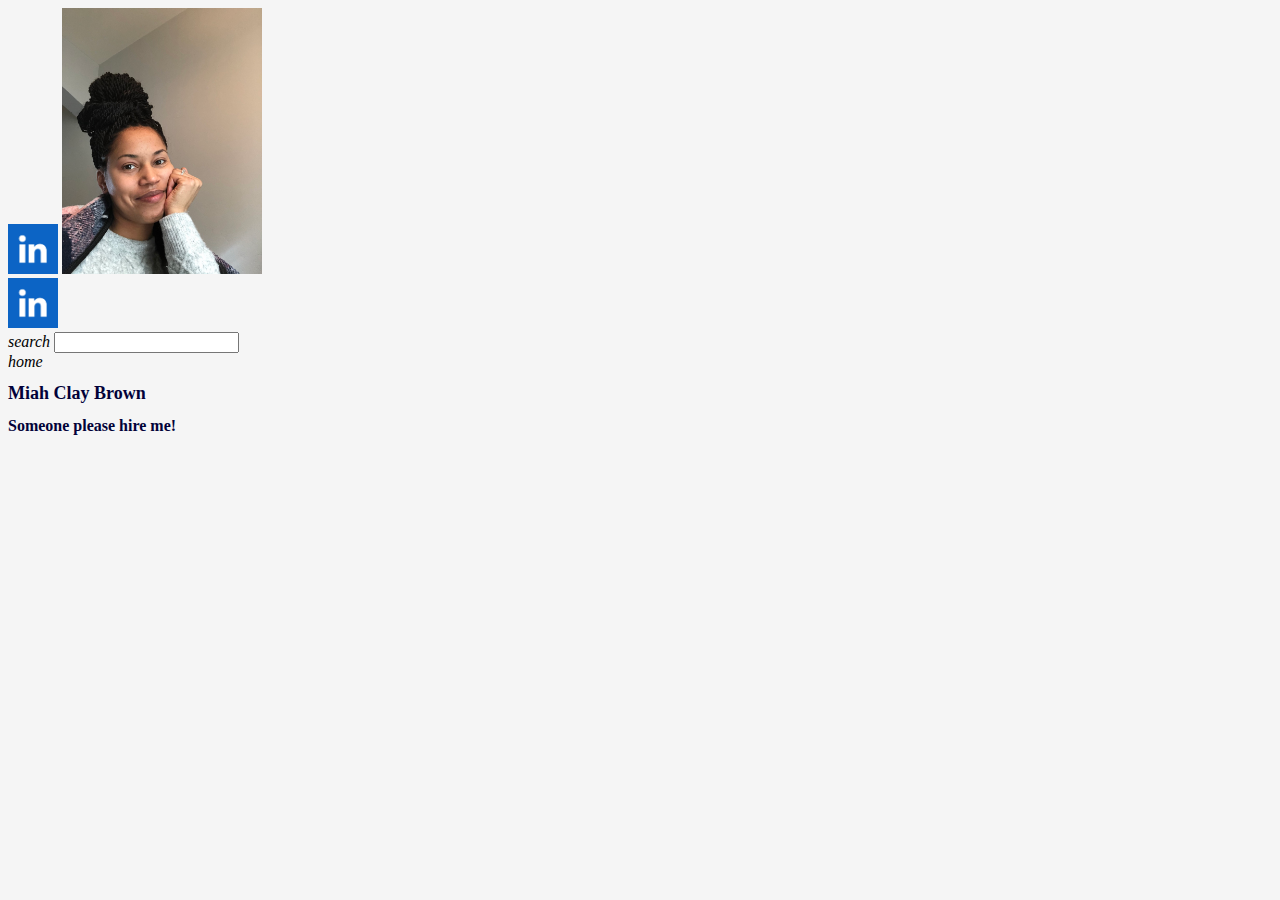
==== index.html @ fc1bfa51 "working" ====
<!-- setup your HTML document here -->
<!DOCTYPE html>
<html lang="en">
<head>
    <meta charset="UTF-8">
    <meta http-equiv="X-UA-Compatible" content="IE=edge">
    <meta name="viewport" content="width=device-width, initial-scale=1.0">
    <!-- Google font icons -->
    <link href="https://fonts.googleapis.com/icon?family=Material+Icons"
      rel="stylesheet">
    <link rel="stylesheet" href="main.css">
    <img src="linkedin logo.png" alt="LinkedIn.com" style="width: 50px; height: 50px">
    <img src="miah.jpeg" alt="Nice to meet you!" style="width: 200px; height: 266px">
    <title>LinkedIn- Miah Clay Brown</title>
    
</head> 
<body>
    <!-- Header starts -->
    <div class="header">
        <div class="header_left">
            <img src="linkedin logo.png" alt="LinkedIn.com" style="width: 50px; height: 50px">
            <div class="header_search">
                <i class="material-symbols-outlined"> search</i>
                <input type="text" />    
            </div>
        </div>
    </div>
    <div class="header_right">
        <div class="headerOption"></div>
        <i class="material-symbols-outlined">home</i>
            
    </div>
    <!-- Header ends -->
    <h1>Miah Clay Brown</h1>
    <h2>Someone please hire me!</h2>
</body>
</html>
---- main.css ----
/* write styles here */
body {
    background-color: whitesmoke;
}

h1 {
    color: rgb(2, 2, 57);
    font-size: large;
}

h2 {
    color: rgb(2, 2, 57);
    font-size: medium;
}
        <p class="text-block" >Someone please hire me!</p>
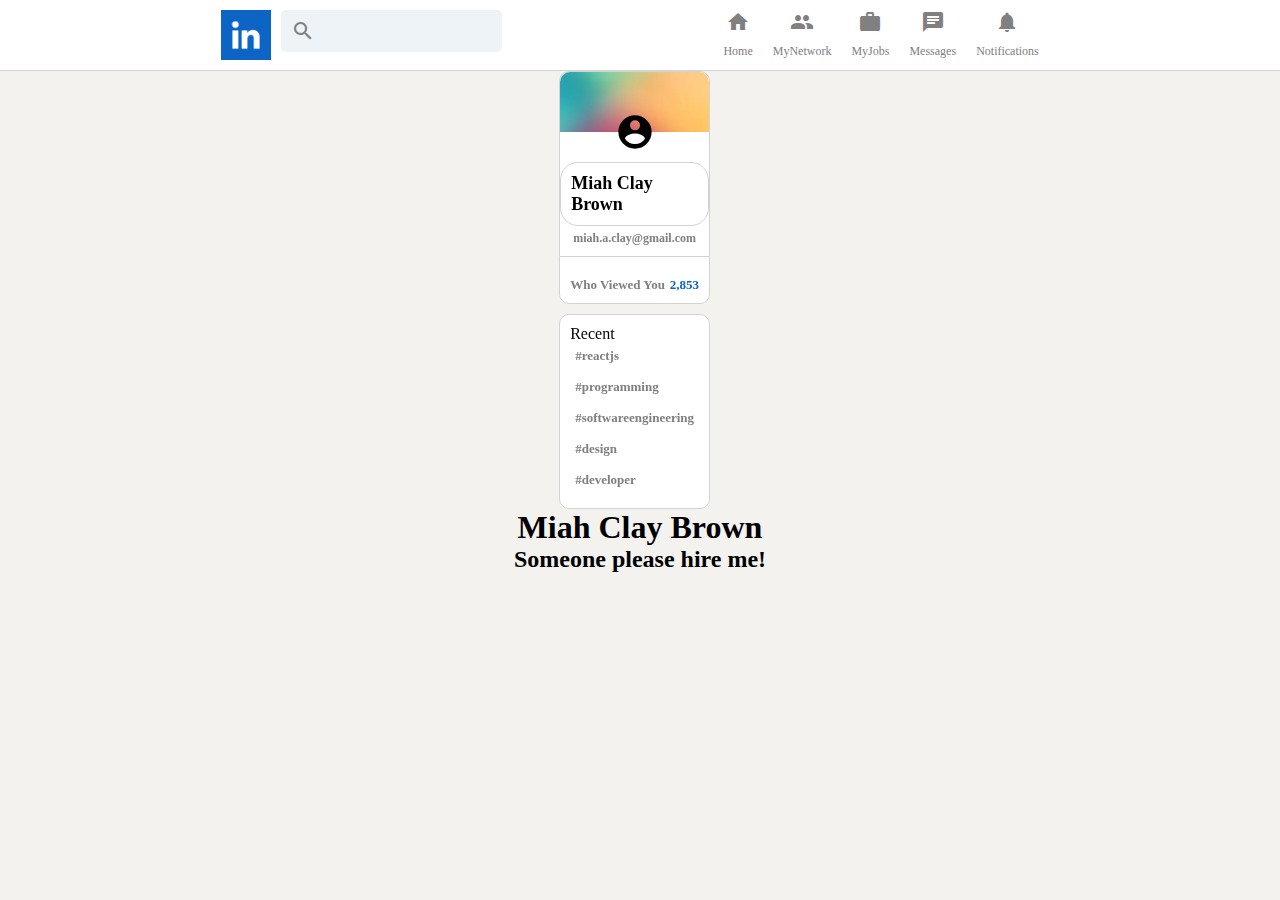
==== commit 4dfdbfe1: "working" ====
--- a/index.html
+++ b/index.html
@@ -9,8 +9,8 @@
     <link href="https://fonts.googleapis.com/icon?family=Material+Icons"
       rel="stylesheet">
     <link rel="stylesheet" href="main.css">
-    <img src="linkedin logo.png" alt="LinkedIn.com" style="width: 50px; height: 50px">
-    <img src="miah.jpeg" alt="Nice to meet you!" style="width: 200px; height: 266px">
+    <!-- <img src="linkedin logo.png" alt="LinkedIn.com" style="width: 50px; height: 50px"> -->
+    <!-- <img src="miah.jpeg" alt="Nice to meet you!" style="width: 200px; height: 266px"> -->
     <title>LinkedIn- Miah Clay Brown</title>
     
 </head> 
@@ -20,17 +20,81 @@
         <div class="header_left">
             <img src="linkedin logo.png" alt="LinkedIn.com" style="width: 50px; height: 50px">
             <div class="header_search">
-                <i class="material-symbols-outlined"> search</i>
+                <i class="material-icons"> search</i>
                 <input type="text" />    
             </div>
         </div>
-    </div>
-    <div class="header_right">
-        <div class="headerOption"></div>
-        <i class="material-symbols-outlined">home</i>
-            
+
+        <div class="header_right">
+            <div class="headerOption">
+                <i class="material-icons headerOption__icon">home</i>
+                <h3>Home</h3>
+            </div>  
+            <div class="headerOption">
+                <i class="material-icons headerOption__icon">people</i>
+                <h3>MyNetwork</h3>
+            </div>
+            <div class="headerOption">
+                <i class="material-icons headerOption__icon">work</i>
+                <h3>MyJobs</h3>
+            </div> 
+            <div class="headerOption">
+                <i class="material-icons headerOption__icon">chat</i>
+                <h3>Messages</h3>
+            </div> 
+            <div class="headerOption">
+                <i class="material-icons headerOption__icon">notifications</i>
+                <h3>Notifications</h3>
+            </div>   
+        </div>
     </div>
     <!-- Header ends -->
+
+    <!-- Main Body begins -->
+    <div class="body_main">
+        <!-- Sidebar Starts -->
+        <div class="sidebar">
+            <div class="sidebar_top">
+                <img src="gradient.jpeg" alt="" >
+                <i class="material-icons sidebar_topAvatar">account_circle</i>
+                <h2>Miah Clay Brown</h2>
+                <h4>miah.a.clay@gmail.com</h4>
+            </div>
+
+            <div class="sidebar_stats">
+                <div class="sidebar_stat">
+                    <p>Who Viewed You</p>
+                    <p class="sidebar_statNumber">2,853</p> 
+                </div>
+            </div>
+            
+            <div class="sidebar_bottom">
+                <p>Recent</p>
+                <div class="sidebar_recentItem">
+                    <span class="sidebar_hash">#</span>
+                    <p>reactjs</p>
+                </div>
+                <div class="sidebar_recentItem">
+                    <span class="sidebar_hash">#</span>
+                    <p>programming</p>
+                </div>
+                <div class="sidebar_recentItem">
+                    <span class="sidebar_hash">#</span>
+                    <p>softwareengineering</p>
+                </div>
+                <div class="sidebar_recentItem">                        <span class="sidebar_hash">#</span>
+                    <p>design</p>
+                </div>
+                <div class="sidebar_recentItem">
+                    <span class="sidebar_hash">#</span>
+                    <p>developer</p>
+                </div>
+            </div>
+        </div>
+    </div>
+        <!-- Sidebar Ends -->
+    </div>
+    <!-- Main Body ends -->
     <h1>Miah Clay Brown</h1>
     <h2>Someone please hire me!</h2>
 </body>
--- a/main.css
+++ b/main.css
@@ -1,15 +1,182 @@
 /* write styles here */
-body {
-    background-color: whitesmoke;
+* {
+    margin: 0;
+    padding: 0;
 }
 
-h1 {
-    color: rgb(2, 2, 57);
-    font-size: large;
+body {
+    background-color: #f3f2ef;
+    display: flex;
+    flex-direction: column;
+    align-items: center;
 }
 
-h2 {
-    color: rgb(2, 2, 57);
-    font-size: medium;
+/* Sidebar */
+.header_left img {
+    object.fit: contain;
+    height: 40px;
+    margin-right: 10px;
 }
-        <p class="text-block" >Someone please hire me!</p>+
+.header {
+    width: 100%;
+    position:sticky;
+    display: flex;
+    top: 0;
+    z-index: 999;
+    justify-content: space-evenly;
+    border-bottom: 0.1px solid lightgray;
+    padding: 10px;
+    background-color: white;
+}
+
+.header_left {
+    display: flex;
+}
+
+.header_right {
+    display: flex;
+}
+
+.header_search {
+    padding: 10px;
+    display: flex;
+    align-items: center;
+    border-radius: 5px;
+    height: 22px;
+    color: gray;
+    background-color: #eef3f8;
+}
+
+.header_search input {
+    outline:none;
+    border: none;
+    background:none;
+}
+
+.headerOption {
+    display: flex;
+    flex-direction: column;
+    align-items: center;
+    margin-right: 20px;
+    color: gray;
+    cursor: pointer;
+}
+
+.headerOption:hover {
+    color: black;
+}
+
+.headerOption h3 {
+    font-size: 12px;
+    margin-top: 10px;
+    font-weight: 400;
+}
+
+.headerOption_icon {
+    margin-right: 5px;
+    height: 20px;
+    width: 20px;
+}
+
+/* main body  */
+.body_main {
+    display:flex;
+    margin-top:35px;
+    max-width: 1200px;
+    margin: 0 20px
+}
+
+/* Sidebar  */
+.sidebar {
+    position: sticky;
+    top: 80px;
+    flex: 0.2;
+    border-radius: 10px;
+    height: fit-content;
+}
+
+.sidebar_top img {
+    margin-bottom: -20px;
+    width: 100%;
+    height: 60px;
+    border-top-left-radius: 10px;
+    border-top-right-radius: 10px;
+    object-fit: cover;
+}
+
+.sidebar_top {
+    display: flex;
+    flex-direction: column;
+    align-items: center;
+    border: 1px solid lightgray;
+    border-bottom: 0;
+    border-top-left-radius: 10px;
+    border-top-right-radius: 10px;
+    background-color: white;
+    padding-bottom: 10px;
+}
+
+.sidebar_topAvatar {
+    font-size: 40px;
+}
+
+.sidebar_stats {
+    padding: 10px;
+    margin-bottom: 10px;
+    border: 1px solid lightgray;
+    background-color: white;
+    border-bottom-left-radius: 10px;
+    border-bottom-right-radius: 10px;
+}
+
+.sidebar_stat {
+    margin-top: 10px;
+    display: flex;
+    justify-content: space-between;
+}
+
+.sidebar_stat p {
+    color: gray;
+    font-size: 13px;
+    font-weight: 600;
+}
+
+.sidebar_statNumber {
+    font-weight: bold;
+    color: #0a66c2 !important;
+}
+
+.sidebar_top h4 {
+    color: gray;
+    font-size: 12px;
+    margin-top: 5px;
+}
+
+.sidebar_top h2 {
+    font-size: 18px;
+    padding: 10px;
+    border: 1px solid lightgray;
+    background-color: white;
+    border-radius: 18px;
+    margin-top: 10px;
+}
+
+.sidebar_bottom {
+    text-align: left;
+    padding: 10px;
+    border: 1px solid lightgray;
+    background-color: white;
+    border-radius: 10px;
+    margin-top: 10px;
+}
+
+.sidebar_recentItem {
+    display: flex;
+    font-size: 13px;
+    color: gray;
+    font-weight: bolder;
+    cursor: pointer;
+    margin-bottom: 5px;
+    padding: 5px;
+}
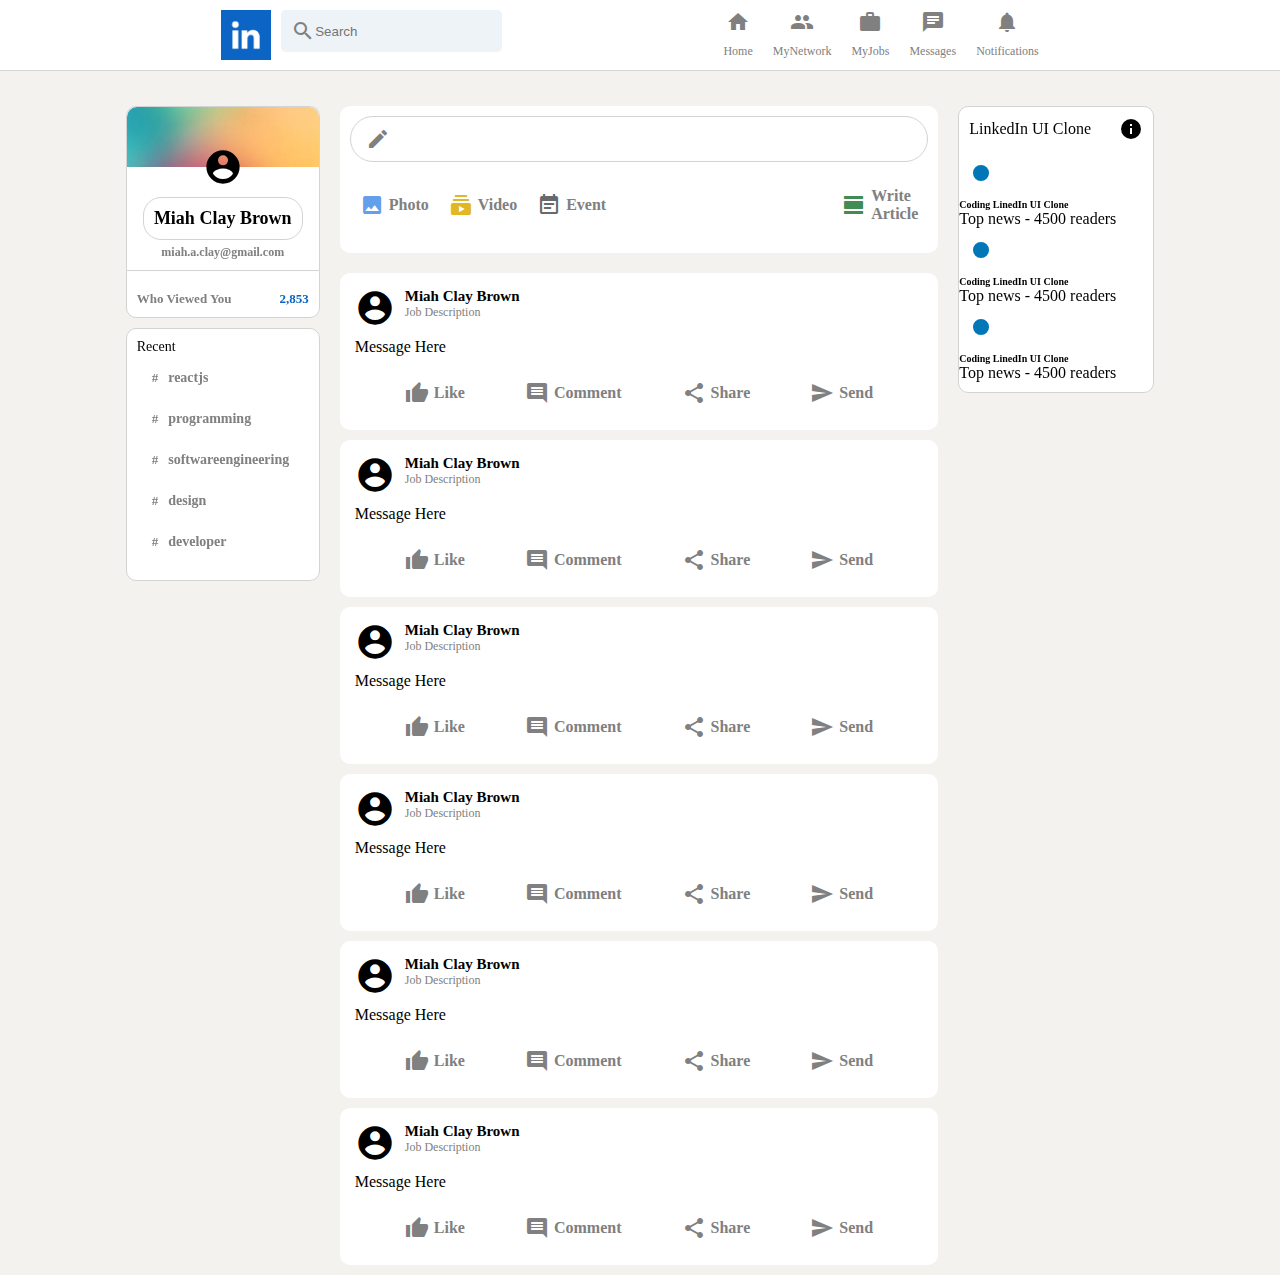
==== commit 1bfb8a69: "almost finished" ====
--- a/index.html
+++ b/index.html
@@ -21,7 +21,7 @@
             <img src="linkedin logo.png" alt="LinkedIn.com" style="width: 50px; height: 50px">
             <div class="header_search">
                 <i class="material-icons"> search</i>
-                <input type="text" />    
+                <input type="text" placeholder="Search"/>    
             </div>
         </div>
 
@@ -82,7 +82,8 @@
                     <span class="sidebar_hash">#</span>
                     <p>softwareengineering</p>
                 </div>
-                <div class="sidebar_recentItem">                        <span class="sidebar_hash">#</span>
+                <div class="sidebar_recentItem">
+                    <span class="sidebar_hash">#</span>
                     <p>design</p>
                 </div>
                 <div class="sidebar_recentItem">
@@ -91,11 +92,277 @@
                 </div>
             </div>
         </div>
+    
+        <!-- Sidebar Ends -->
+        
+    <!-- Feed Starts -->
+        <div class="feed">
+            <div class="feed_inputContainer">
+                <div class="feed_input">
+                    <i class="material-icons">create</i>
+                    <form>
+                        <input type="text">
+                    </form>
+                </div>
+                <div class="feed_inputOptions">
+                    <div class="inputOptions">
+                        <i style="color: rgb(100, 159, 236)" class="material-icons">insert_photo</i>
+                        <h4>Photo</h4>
+                    </div>
+                    <div class="inputOptions">
+                        <i style="color: rgb(225, 184, 35)" class="material-icons">subscriptions</i>
+                        <h4>Video</h4>
+                    </div>
+                    <div class="inputOptions">
+                        <i style="color: rgb(104, 105, 107)" class="material-icons">event_note</i>
+                        <h4>Event</h4>
+                    </div>
+                    <div class="inputOptions">
+                        <i style="color: rgb(64, 140, 82)" class="material-icons">calendar_view_day</i>
+                        <h4>Write Article</h4>
+                    </div>
+                </div>
+            </div>
+            <!-- Post Starts  -->
+            <div class="post">
+                <div class="post_header">
+                    <i style="color: black" class="material-icons sidebar_topAvatar">account_circle</i>
+                    <div class="post_info">
+                        <h2>Miah Clay Brown</h2>
+                        <p>Job Description</p>
+                    </div>
+                </div>
+
+                <div class="post_body">
+                    <p>Message Here</p>
+                </div>
+
+                <div class="feed_inputOptions">
+                    <div class="inputOptions">
+                        <i style="color: gray" class="material-icons">thumb_up</i>
+                        <h4>Like</h4>
+                    </div>
+                    <div class="inputOptions">
+                        <i style="color: gray" class="material-icons">comment</i>
+                        <h4>Comment</h4>
+                    </div>
+                    <div class="inputOptions">
+                        <i style="color: gray" class="material-icons">share</i>
+                        <h4>Share</h4>
+                    </div>
+                    <div class="inputOptions">
+                        <i style="color: gray" class="material-icons">send</i>
+                        <h4>Send</h4>
+                    </div>
+                </div>
+            </div>
+
+            <div class="post">
+                <div class="post_header">
+                    <i style="color: black" class="material-icons sidebar_topAvatar">account_circle</i>
+                    <div class="post_info">
+                        <h2>Miah Clay Brown</h2>
+                        <p>Job Description</p>
+                    </div>
+                </div>
+
+                <div class="post_body">
+                    <p>Message Here</p>
+                </div>
+
+                <div class="feed_inputOptions">
+                    <div class="inputOptions">
+                        <i style="color: gray" class="material-icons">thumb_up</i>
+                        <h4>Like</h4>
+                    </div>
+                    <div class="inputOptions">
+                        <i style="color: gray" class="material-icons">comment</i>
+                        <h4>Comment</h4>
+                    </div>
+                    <div class="inputOptions">
+                        <i style="color: gray" class="material-icons">share</i>
+                        <h4>Share</h4>
+                    </div>
+                    <div class="inputOptions">
+                        <i style="color: gray" class="material-icons">send</i>
+                        <h4>Send</h4>
+                    </div>
+                </div>
+            </div>
+
+            <div class="post">
+                <div class="post_header">
+                    <i style="color: black" class="material-icons sidebar_topAvatar">account_circle</i>
+                    <div class="post_info">
+                        <h2>Miah Clay Brown</h2>
+                        <p>Job Description</p>
+                    </div>
+                </div>
+
+                <div class="post_body">
+                    <p>Message Here</p>
+                </div>
+
+                <div class="feed_inputOptions">
+                    <div class="inputOptions">
+                        <i style="color: gray" class="material-icons">thumb_up</i>
+                        <h4>Like</h4>
+                    </div>
+                    <div class="inputOptions">
+                        <i style="color: gray" class="material-icons">comment</i>
+                        <h4>Comment</h4>
+                    </div>
+                    <div class="inputOptions">
+                        <i style="color: gray" class="material-icons">share</i>
+                        <h4>Share</h4>
+                    </div>
+                    <div class="inputOptions">
+                        <i style="color: gray" class="material-icons">send</i>
+                        <h4>Send</h4>
+                    </div>
+                </div>
+            </div>
+
+            <div class="post">
+                <div class="post_header">
+                    <i style="color: black" class="material-icons sidebar_topAvatar">account_circle</i>
+                    <div class="post_info">
+                        <h2>Miah Clay Brown</h2>
+                        <p>Job Description</p>
+                    </div>
+                </div>
+
+                <div class="post_body">
+                    <p>Message Here</p>
+                </div>
+
+                <div class="feed_inputOptions">
+                    <div class="inputOptions">
+                        <i style="color: gray" class="material-icons">thumb_up</i>
+                        <h4>Like</h4>
+                    </div>
+                    <div class="inputOptions">
+                        <i style="color: gray" class="material-icons">comment</i>
+                        <h4>Comment</h4>
+                    </div>
+                    <div class="inputOptions">
+                        <i style="color: gray" class="material-icons">share</i>
+                        <h4>Share</h4>
+                    </div>
+                    <div class="inputOptions">
+                        <i style="color: gray" class="material-icons">send</i>
+                        <h4>Send</h4>
+                    </div>
+                </div>
+            </div>
+
+            <div class="post">
+                <div class="post_header">
+                    <i style="color: black" class="material-icons sidebar_topAvatar">account_circle</i>
+                    <div class="post_info">
+                        <h2>Miah Clay Brown</h2>
+                        <p>Job Description</p>
+                    </div>
+                </div>
+
+                <div class="post_body">
+                    <p>Message Here</p>
+                </div>
+
+                <div class="feed_inputOptions">
+                    <div class="inputOptions">
+                        <i style="color: gray" class="material-icons">thumb_up</i>
+                        <h4>Like</h4>
+                    </div>
+                    <div class="inputOptions">
+                        <i style="color: gray" class="material-icons">comment</i>
+                        <h4>Comment</h4>
+                    </div>
+                    <div class="inputOptions">
+                        <i style="color: gray" class="material-icons">share</i>
+                        <h4>Share</h4>
+                    </div>
+                    <div class="inputOptions">
+                        <i style="color: gray" class="material-icons">send</i>
+                        <h4>Send</h4>
+                    </div>
+                </div>
+            </div>
+
+            <div class="post">
+                <div class="post_header">
+                    <i style="color: black" class="material-icons sidebar_topAvatar">account_circle</i>
+                    <div class="post_info">
+                        <h2>Miah Clay Brown</h2>
+                        <p>Job Description</p>
+                    </div>
+                </div>
+
+                <div class="post_body">
+                    <p>Message Here</p>
+                </div>
+
+                <div class="feed_inputOptions">
+                    <div class="inputOptions">
+                        <i style="color: gray" class="material-icons">thumb_up</i>
+                        <h4>Like</h4>
+                    </div>
+                    <div class="inputOptions">
+                        <i style="color: gray" class="material-icons">comment</i>
+                        <h4>Comment</h4>
+                    </div>
+                    <div class="inputOptions">
+                        <i style="color: gray" class="material-icons">share</i>
+                        <h4>Share</h4>
+                    </div>
+                    <div class="inputOptions">
+                        <i style="color: gray" class="material-icons">send</i>
+                        <h4>Send</h4>
+                    </div>
+                </div>
+            </div>
+            <!-- Post Ends  -->
+        </div>
+        <!-- Feed Ends -->
+
+        <!-- Widgets Start  -->
+        <div class="widgets">
+            <div class="widgets_header">
+                <h2>LinkedIn UI Clone</h2>
+                <i class="material-icons">info</i>
+            </div>
+            <div class="widgets_article">
+                <div class="widgets_articleLeft">
+                    <i class="material-icons">fiber_manual_record</i>
+                </div>
+            </div>
+            <div class="widgets_articleRight">
+                <h4>Coding LinedIn UI Clone</h4>
+                <p>Top news - 4500 readers</p>
+            </div>
+            <div class="widgets_article">
+                <div class="widgets_articleLeft">
+                    <i class="material-icons">fiber_manual_record</i>
+                </div>
+            </div>
+            <div class="widgets_articleRight">
+                <h4>Coding LinedIn UI Clone</h4>
+                <p>Top news - 4500 readers</p>
+            </div>
+            <div class="widgets_article">
+                <div class="widgets_articleLeft">
+                    <i class="material-icons">fiber_manual_record</i>
+                </div>
+            </div>
+            <div class="widgets_articleRight">
+                <h4>Coding LinedIn UI Clone</h4>
+                <p>Top news - 4500 readers</p>
+            </div>
+        </div>
+        <!-- Widget Ends  -->
+        <!-- Main Body ends -->
     </div>
-        <!-- Sidebar Ends -->
-    </div>
-    <!-- Main Body ends -->
-    <h1>Miah Clay Brown</h1>
-    <h2>Someone please hire me!</h2>
+    <!-- <h1>Miah Clay Brown</h1>
+    <h2>Someone please hire me!</h2> -->
 </body>
 </html>--- a/main.css
+++ b/main.css
@@ -82,9 +82,10 @@
 /* main body  */
 .body_main {
     display:flex;
-    margin-top:35px;
+    margin-top: 35px;
     max-width: 1200px;
-    margin: 0 20px
+    margin-left: 20px;
+    margin-right: 20px;
 }
 
 /* Sidebar  */
@@ -180,3 +181,156 @@
     margin-bottom: 5px;
     padding: 5px;
 }
+
+.sidebar_recentItem:hover {
+    background-color: whitesmoke;
+    border-radius: 10px;
+    cursor: pointer;
+    color: black;
+}
+
+.sidebar_hash {
+    margin: 0 10px;
+}
+
+.sidebar_bottom p {
+    font-size: 14px;
+    padding-bottom: 10px;
+}
+
+/* feed section */
+.feed {
+    flex: 0.6;
+    margin: 0 20px;
+}
+
+.feed_inputContainer {
+    background-color: white;
+    padding: 10px;
+    padding-bottom: 20px;
+    border-radius: 10px;
+    margin-bottom: 20px;
+    /* border: 1px solid lightgray; */
+}
+
+.feed_input {
+    border: 1px solid lightgray;
+    border-radius: 30px;
+    display: flex;
+    padding: 10px;
+    color: gray;
+    padding-left: 15px;
+}
+
+.feed_input form {
+    background-color: white;
+    flex: 100%;
+}
+
+.feed_input form input{
+    border: none;
+    flex: 1;
+    margin-left: 10px;
+    outline-width: 0;
+    font-weight: 600;
+}
+
+.feed_inputOptions {
+    display: flex;
+    justify-content: space-evenly;
+}
+
+.inputOptions {
+    display: flex;
+    align-items: center;
+    margin-top: 15px;
+    color: gray;
+    padding: 10px;
+    cursor: pointer;
+}
+
+.inputOptions:hover {
+    background-color: whitesmoke;
+    border-radius: 10px;
+}
+
+.inputOptions h4 {
+    margin-left: 5px;
+}
+
+/* Post starts */
+.post {
+    background-color: white;
+    padding: 15px;
+    margin-bottom: 10px;
+    border-radius: 10px;
+}
+.post_header {
+    display: flex;
+    margin-bottom: 10px;
+    /* color: red; */
+}
+
+.post_info {
+    margin-left: 10px;
+}
+
+.post_info p {
+    font-size: 12px;
+    color: gray;
+}
+
+.post_info h2 {
+    font-size: 15px;
+}
+
+/* widgets begin  */
+.widgets {
+    position: sticky;
+    top: 80px;
+    flex: 0.2;
+    background-color: white;
+    border-radius: 10px;
+    border: 1px solid lightgray;
+    height: fit-content;
+    padding-bottom: 10px;
+}
+
+.widgets_header {
+    display: flex;
+    align-items: center;
+    justify-content: space-between;
+    padding: 10px;
+}
+
+.widgets_header h2 {
+    font-size: 16px;
+    font-weight: 400;
+}
+
+.widgets_article {
+    display: flex;
+    padding: 10px;
+    cursor: pointer;
+}
+
+.widgets_article:hover {
+    background-color: whitesmoke;
+}
+
+.widgets_articleLeft {
+    color: #0177b7;
+    margin-right: 5px;
+}
+
+.widgets_articleLeft .material_icons {
+    font-size: 15px;
+}
+
+.widgets_articleRight {
+    flex: 1;
+}
+
+.widgets_articleRight h4 {
+    font-size: 10px;
+}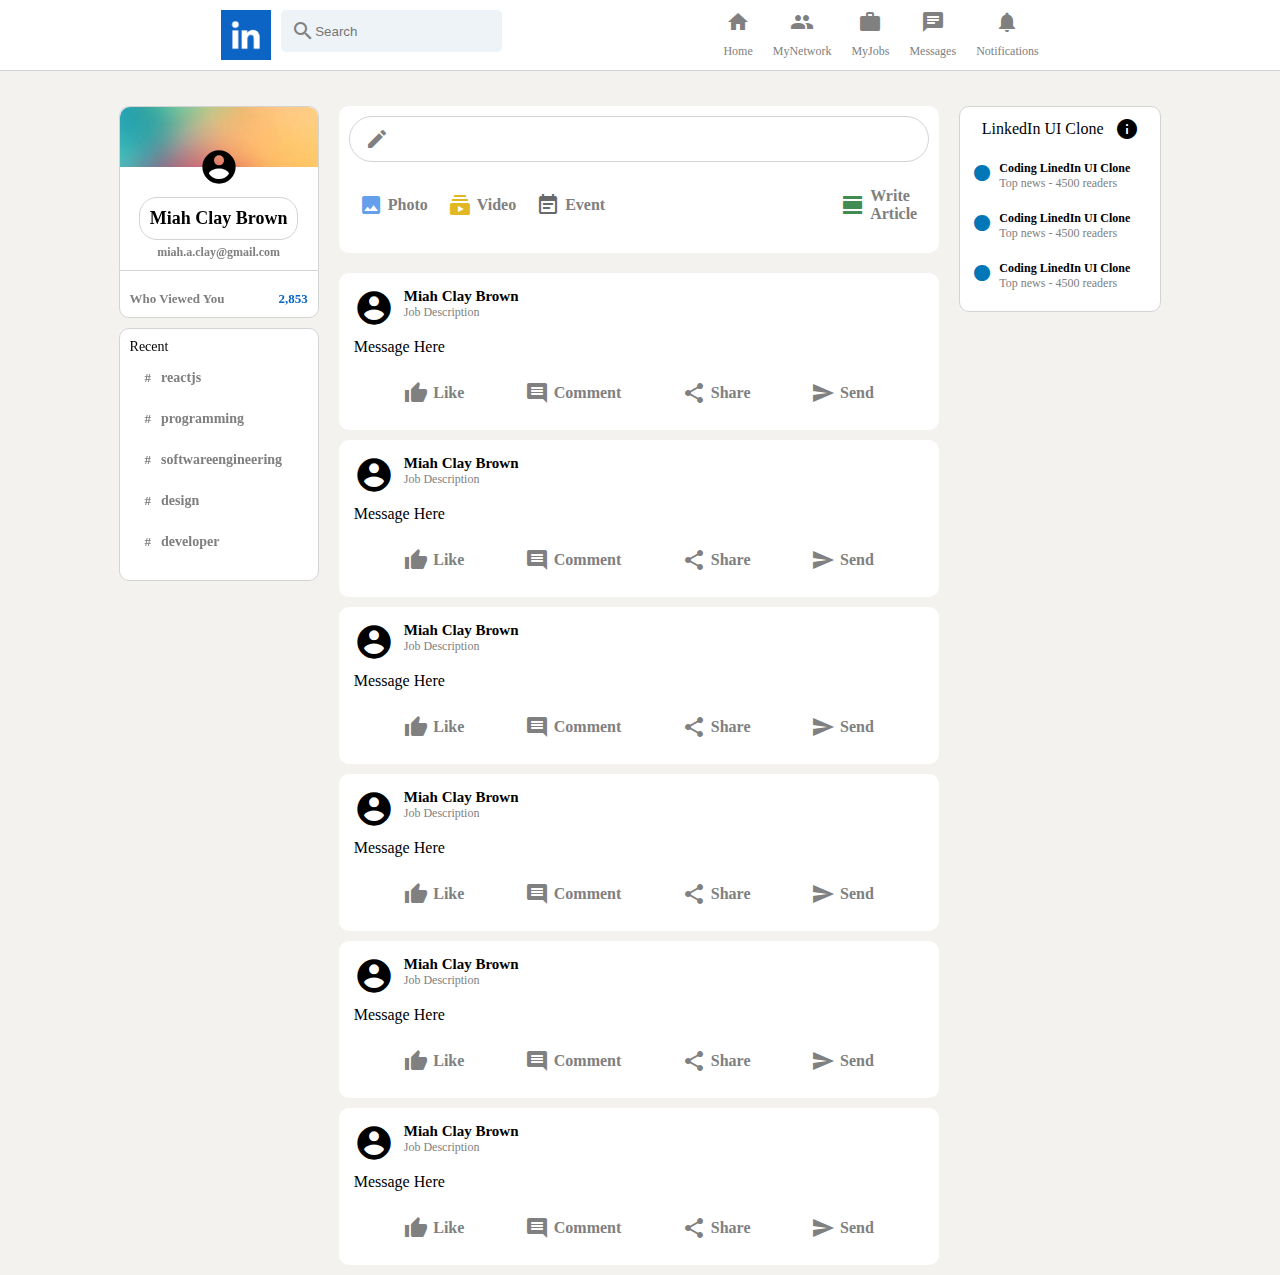
==== commit b5aaca12: "finished" ====
--- a/index.html
+++ b/index.html
@@ -334,30 +334,30 @@
             <div class="widgets_article">
                 <div class="widgets_articleLeft">
                     <i class="material-icons">fiber_manual_record</i>
-                </div>
+                <!-- </div> -->
             </div>
             <div class="widgets_articleRight">
                 <h4>Coding LinedIn UI Clone</h4>
                 <p>Top news - 4500 readers</p>
-            </div>
+            </div></div>
             <div class="widgets_article">
                 <div class="widgets_articleLeft">
                     <i class="material-icons">fiber_manual_record</i>
                 </div>
-            </div>
+            <!-- </div> -->
             <div class="widgets_articleRight">
                 <h4>Coding LinedIn UI Clone</h4>
                 <p>Top news - 4500 readers</p>
-            </div>
+            </div></div>
             <div class="widgets_article">
                 <div class="widgets_articleLeft">
                     <i class="material-icons">fiber_manual_record</i>
                 </div>
-            </div>
+            <!-- </div> -->
             <div class="widgets_articleRight">
                 <h4>Coding LinedIn UI Clone</h4>
                 <p>Top news - 4500 readers</p>
-            </div>
+            </div></div>
         </div>
         <!-- Widget Ends  -->
         <!-- Main Body ends -->
--- a/main.css
+++ b/main.css
@@ -299,7 +299,7 @@
 .widgets_header {
     display: flex;
     align-items: center;
-    justify-content: space-between;
+    justify-content: space-evenly;
     padding: 10px;
 }
 
@@ -332,5 +332,10 @@
 }
 
 .widgets_articleRight h4 {
-    font-size: 10px;
+    font-size: 12px;
+}
+
+.widgets_articleRight p {
+    font-size: 12px;
+    color: gray;
 }